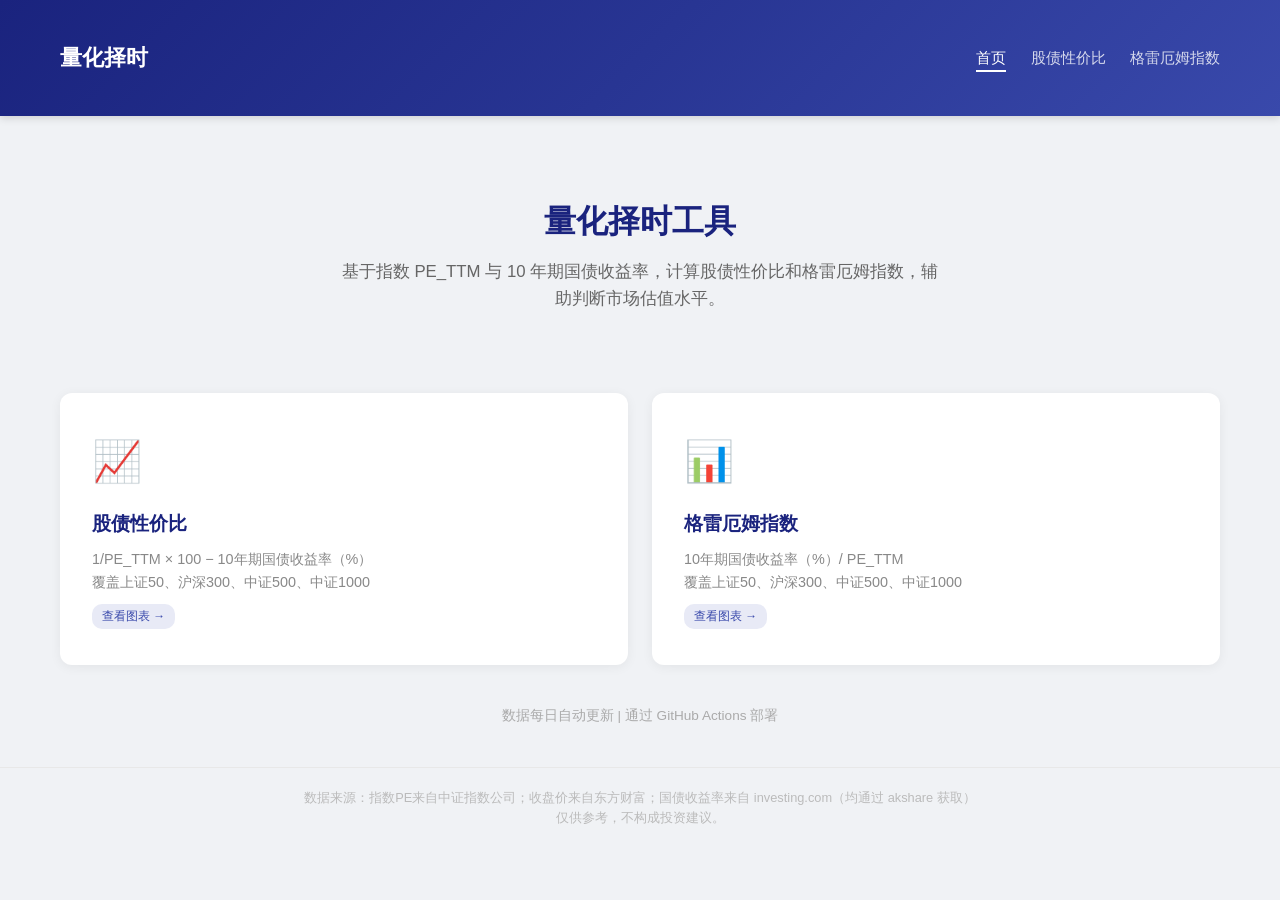
==== index.html @ 211f86b7 "init: 网站首次提交" ====
<!DOCTYPE html>
<html lang="zh-CN">
<head>
<meta charset="UTF-8">
<meta name="viewport" content="width=device-width, initial-scale=1.0">
<title>量化择时</title>
<link rel="stylesheet" href="css/style.css">
</head>
<body>
<header>
  <div class="container">
    <h1><a href="index.html">量化择时</a></h1>
    <nav>
      <a href="index.html" class="active">首页</a>
      <a href="stock_bond.html">股债性价比</a>
      <a href="graham.html">格雷厄姆指数</a>
    </nav>
  </div>
</header>

<main class="container">
  <div class="hero">
    <h2>量化择时工具</h2>
    <p>基于指数 PE_TTM 与 10 年期国债收益率，计算股债性价比和格雷厄姆指数，辅助判断市场估值水平。</p>
  </div>

  <div class="cards">
    <a href="stock_bond.html" class="card">
      <div class="icon">&#x1F4C8;</div>
      <h3>股债性价比</h3>
      <p>1/PE_TTM &times; 100 &minus; 10年期国债收益率（%）</p>
      <p>覆盖上证50、沪深300、中证500、中证1000</p>
      <span class="badge">查看图表 &rarr;</span>
    </a>

    <a href="graham.html" class="card">
      <div class="icon">&#x1F4CA;</div>
      <h3>格雷厄姆指数</h3>
      <p>10年期国债收益率（%）/ PE_TTM</p>
      <p>覆盖上证50、沪深300、中证500、中证1000</p>
      <span class="badge">查看图表 &rarr;</span>
    </a>
  </div>

  <div class="update-info">
    <p>数据每日自动更新 | 通过 GitHub Actions 部署</p>
  </div>
</main>

<footer>
  <p>数据来源：指数PE来自中证指数公司；收盘价来自东方财富；国债收益率来自 investing.com（均通过 akshare 获取）</p>
  <p>仅供参考，不构成投资建议。</p>
</footer>
</body>
</html>
---- css/style.css ----
* {
    margin: 0;
    padding: 0;
    box-sizing: border-box;
}

body {
    font-family: -apple-system, BlinkMacSystemFont, "Segoe UI", "PingFang SC", "Microsoft YaHei", sans-serif;
    background: #f0f2f5;
    color: #333;
    line-height: 1.6;
}

.container {
    max-width: 1200px;
    margin: 0 auto;
    padding: 20px;
}

/* Header & Navigation */
header {
    background: linear-gradient(135deg, #1a237e 0%, #283593 50%, #3949ab 100%);
    color: #fff;
    padding: 20px 0;
    box-shadow: 0 2px 8px rgba(0,0,0,0.15);
}

header .container {
    display: flex;
    justify-content: space-between;
    align-items: center;
}

header h1 {
    font-size: 1.4rem;
    font-weight: 600;
}

header h1 a {
    color: #fff;
    text-decoration: none;
}

header nav a {
    color: rgba(255,255,255,0.8);
    text-decoration: none;
    margin-left: 20px;
    font-size: 0.95rem;
    padding: 4px 0;
    border-bottom: 2px solid transparent;
    transition: color 0.2s, border-color 0.2s;
}

header nav a:hover,
header nav a.active {
    color: #fff;
    border-bottom-color: #fff;
}

/* Homepage hero */
.hero {
    text-align: center;
    padding: 60px 0 40px;
}

.hero h2 {
    font-size: 2rem;
    color: #1a237e;
    margin-bottom: 12px;
}

.hero p {
    font-size: 1.05rem;
    color: #666;
    max-width: 600px;
    margin: 0 auto 40px;
}

/* Homepage cards */
.cards {
    display: grid;
    grid-template-columns: repeat(auto-fit, minmax(300px, 1fr));
    gap: 24px;
    padding-bottom: 40px;
}

.card {
    background: #fff;
    border-radius: 12px;
    padding: 36px 32px;
    text-decoration: none;
    color: inherit;
    box-shadow: 0 2px 12px rgba(0,0,0,0.06);
    transition: transform 0.2s, box-shadow 0.2s;
}

.card:hover {
    transform: translateY(-4px);
    box-shadow: 0 6px 24px rgba(0,0,0,0.1);
}

.card .icon {
    font-size: 2.5rem;
    margin-bottom: 16px;
}

.card h3 {
    font-size: 1.2rem;
    color: #1a237e;
    margin-bottom: 8px;
}

.card p {
    color: #888;
    font-size: 0.9rem;
}

.card .badge {
    display: inline-block;
    margin-top: 10px;
    padding: 3px 10px;
    font-size: 0.75rem;
    border-radius: 10px;
    background: #e8eaf6;
    color: #3949ab;
}

/* Page title */
.page-title {
    padding: 24px 0 20px;
}

.page-title h2 {
    font-size: 1.5rem;
    color: #1a237e;
}

.page-title p {
    color: #888;
    margin-top: 4px;
    font-size: 0.9rem;
}

/* Charts - single column (per 指令1_1) */
.charts-grid {
    display: flex;
    flex-direction: column;
    gap: 24px;
    padding-bottom: 40px;
}

.chart-card {
    background: #fff;
    border-radius: 12px;
    padding: 20px 20px 10px;
    box-shadow: 0 2px 12px rgba(0,0,0,0.06);
}

.chart-card h3 {
    font-size: 1.05rem;
    color: #1a237e;
    margin-bottom: 8px;
    padding-left: 4px;
}

.chart-container {
    width: 100%;
    height: 480px;
}

/* Data source & update info */
.data-source {
    text-align: center;
    color: #aaa;
    font-size: 0.8rem;
    padding: 8px 0 24px;
}

.update-info {
    text-align: center;
    color: #aaa;
    font-size: 0.85rem;
    padding-bottom: 20px;
}

.update-info code {
    background: #e8e8e8;
    padding: 2px 8px;
    border-radius: 4px;
    font-size: 0.85rem;
}

/* Error */
.error {
    text-align: center;
    padding: 60px 20px;
    color: #c62828;
    font-size: 1rem;
}

/* Footer */
footer {
    text-align: center;
    color: #bbb;
    font-size: 0.8rem;
    padding: 20px 0 32px;
    border-top: 1px solid #e8e8e8;
}
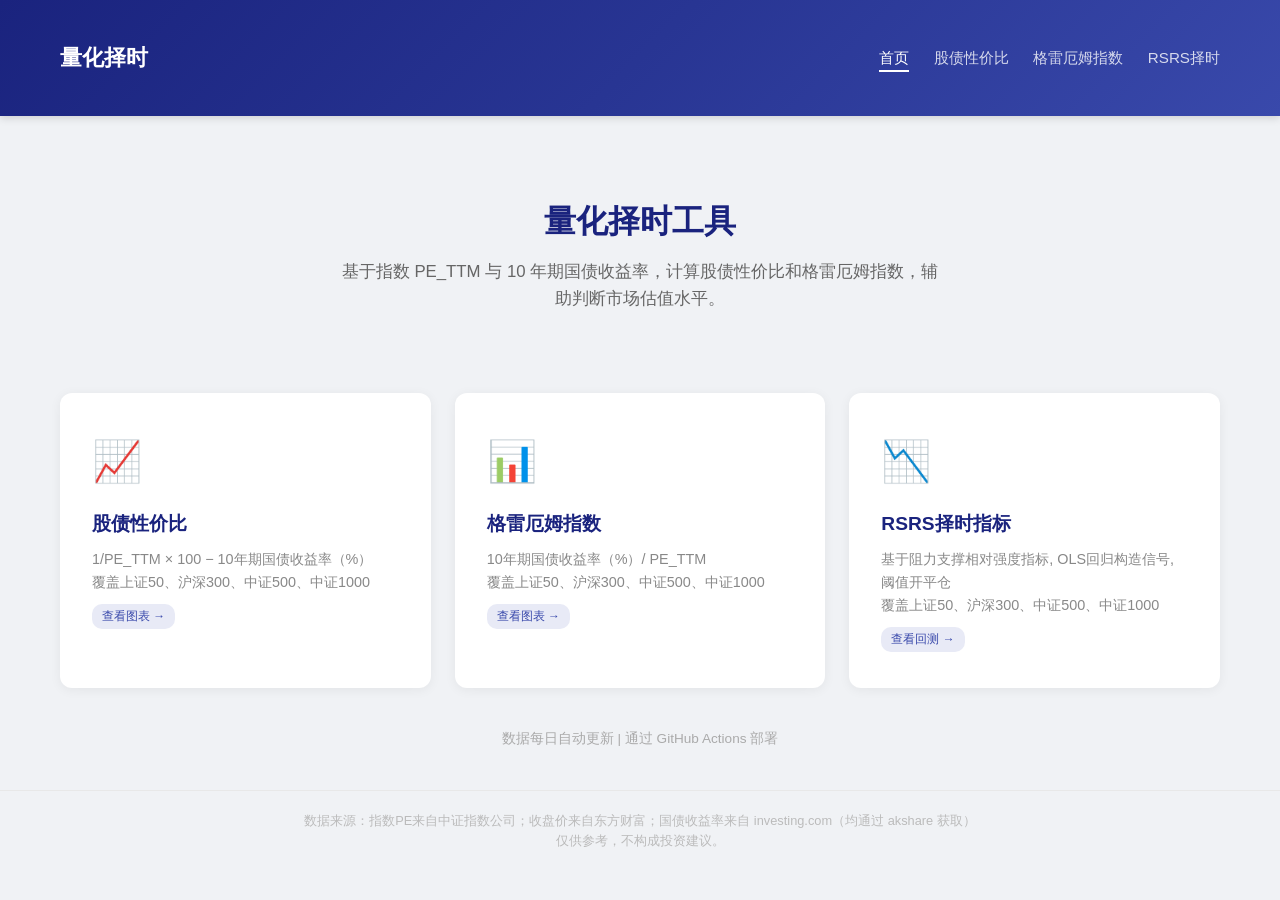
==== commit 8b023285: "chore: 新增RSRS择时指标页面,统一数据源为指数行情序列.xlsx" ====
--- a/index.html
+++ b/index.html
@@ -14,6 +14,7 @@
       <a href="index.html" class="active">首页</a>
       <a href="stock_bond.html">股债性价比</a>
       <a href="graham.html">格雷厄姆指数</a>
+      <a href="rsrs.html">RSRS择时</a>
     </nav>
   </div>
 </header>
@@ -40,6 +41,14 @@
       <p>覆盖上证50、沪深300、中证500、中证1000</p>
       <span class="badge">查看图表 &rarr;</span>
     </a>
+
+    <a href="rsrs.html" class="card">
+      <div class="icon">&#x1F4C9;</div>
+      <h3>RSRS择时指标</h3>
+      <p>基于阻力支撑相对强度指标, OLS回归构造信号, 阈值开平仓</p>
+      <p>覆盖上证50、沪深300、中证500、中证1000</p>
+      <span class="badge">查看回测 &rarr;</span>
+    </a>
   </div>
 
   <div class="update-info">
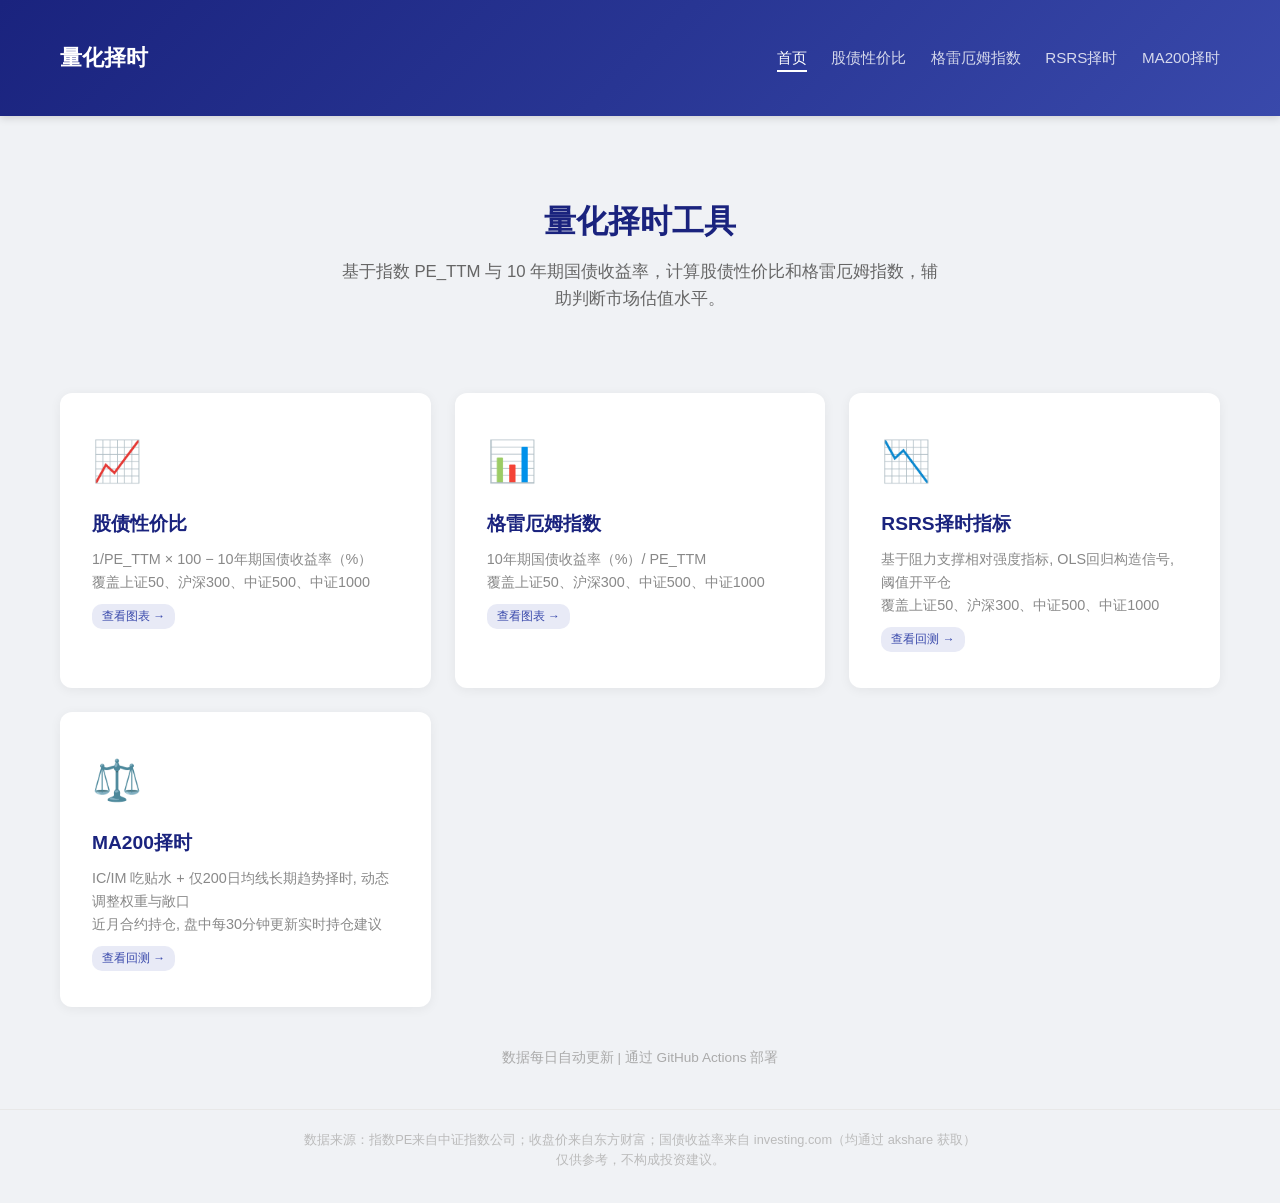
==== commit 53fad259: "增加吃贴水页面" ====
--- a/index.html
+++ b/index.html
@@ -15,6 +15,7 @@
       <a href="stock_bond.html">股债性价比</a>
       <a href="graham.html">格雷厄姆指数</a>
       <a href="rsrs.html">RSRS择时</a>
+      <a href="ma200.html">MA200择时</a>
     </nav>
   </div>
 </header>
@@ -49,6 +50,14 @@
       <p>覆盖上证50、沪深300、中证500、中证1000</p>
       <span class="badge">查看回测 &rarr;</span>
     </a>
+
+    <a href="ma200.html" class="card">
+      <div class="icon">&#x2696;&#xFE0F;</div>
+      <h3>MA200择时</h3>
+      <p>IC/IM 吃贴水 + 仅200日均线长期趋势择时, 动态调整权重与敞口</p>
+      <p>近月合约持仓, 盘中每30分钟更新实时持仓建议</p>
+      <span class="badge">查看回测 &rarr;</span>
+    </a>
   </div>
 
   <div class="update-info">
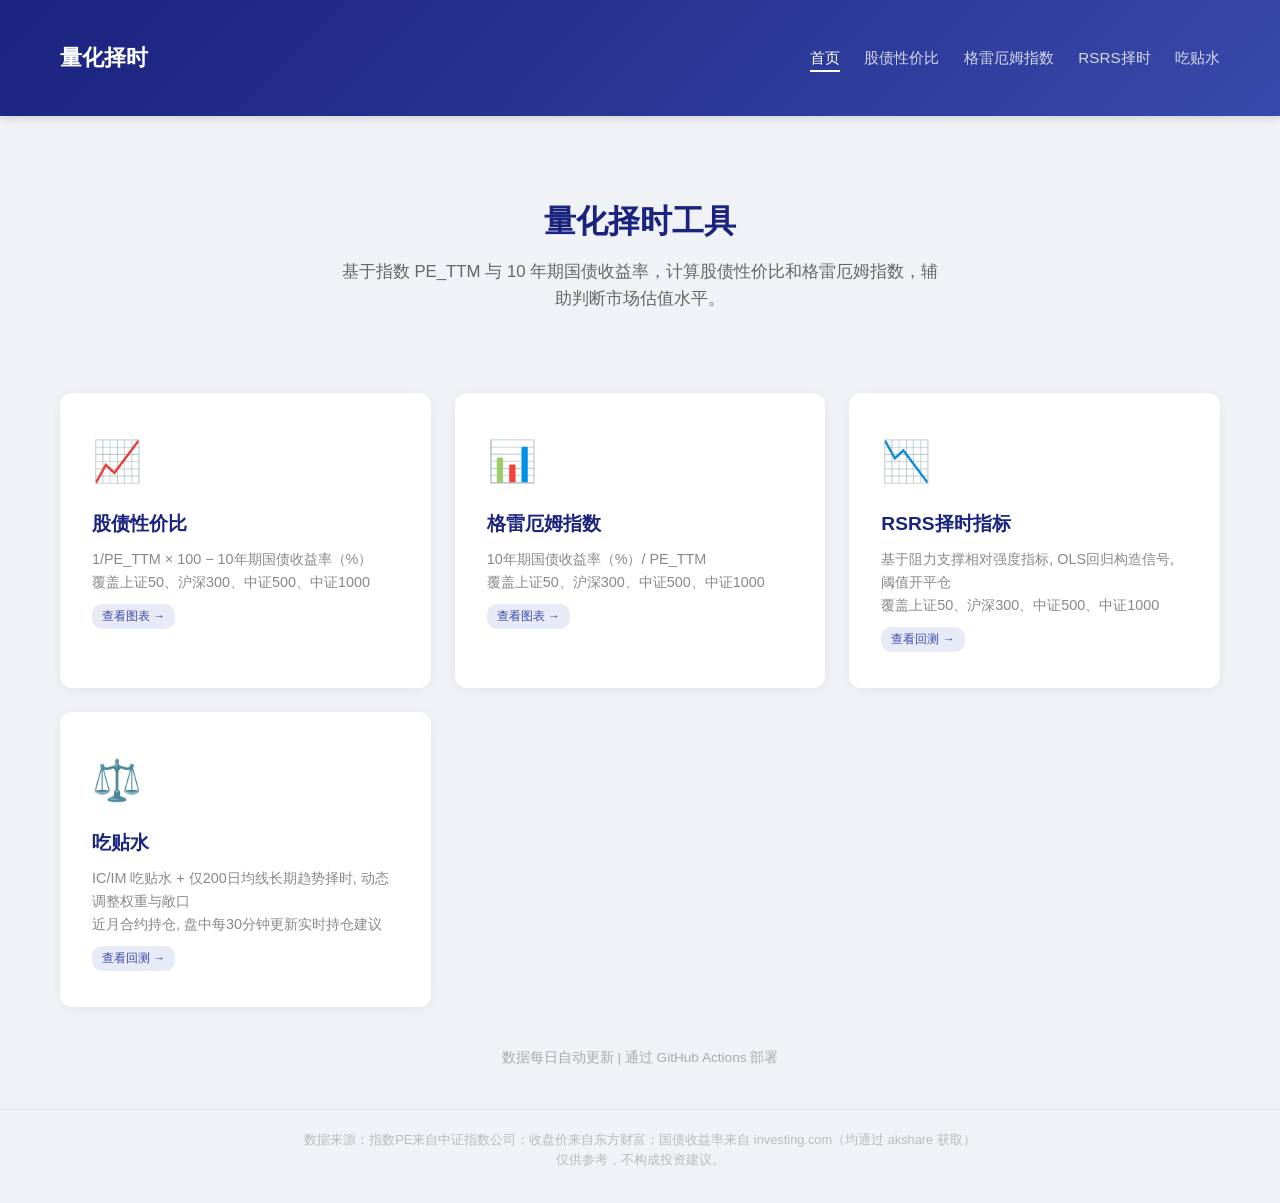
==== commit 8dde065f: "增加吃贴水页面" ====
--- a/index.html
+++ b/index.html
@@ -15,7 +15,7 @@
       <a href="stock_bond.html">股债性价比</a>
       <a href="graham.html">格雷厄姆指数</a>
       <a href="rsrs.html">RSRS择时</a>
-      <a href="ma200.html">MA200择时</a>
+      <a href="earn_discount.html">吃贴水</a>
     </nav>
   </div>
 </header>
@@ -51,9 +51,9 @@
       <span class="badge">查看回测 &rarr;</span>
     </a>
 
-    <a href="ma200.html" class="card">
+    <a href="earn_discount.html" class="card">
       <div class="icon">&#x2696;&#xFE0F;</div>
-      <h3>MA200择时</h3>
+      <h3>吃贴水</h3>
       <p>IC/IM 吃贴水 + 仅200日均线长期趋势择时, 动态调整权重与敞口</p>
       <p>近月合约持仓, 盘中每30分钟更新实时持仓建议</p>
       <span class="badge">查看回测 &rarr;</span>
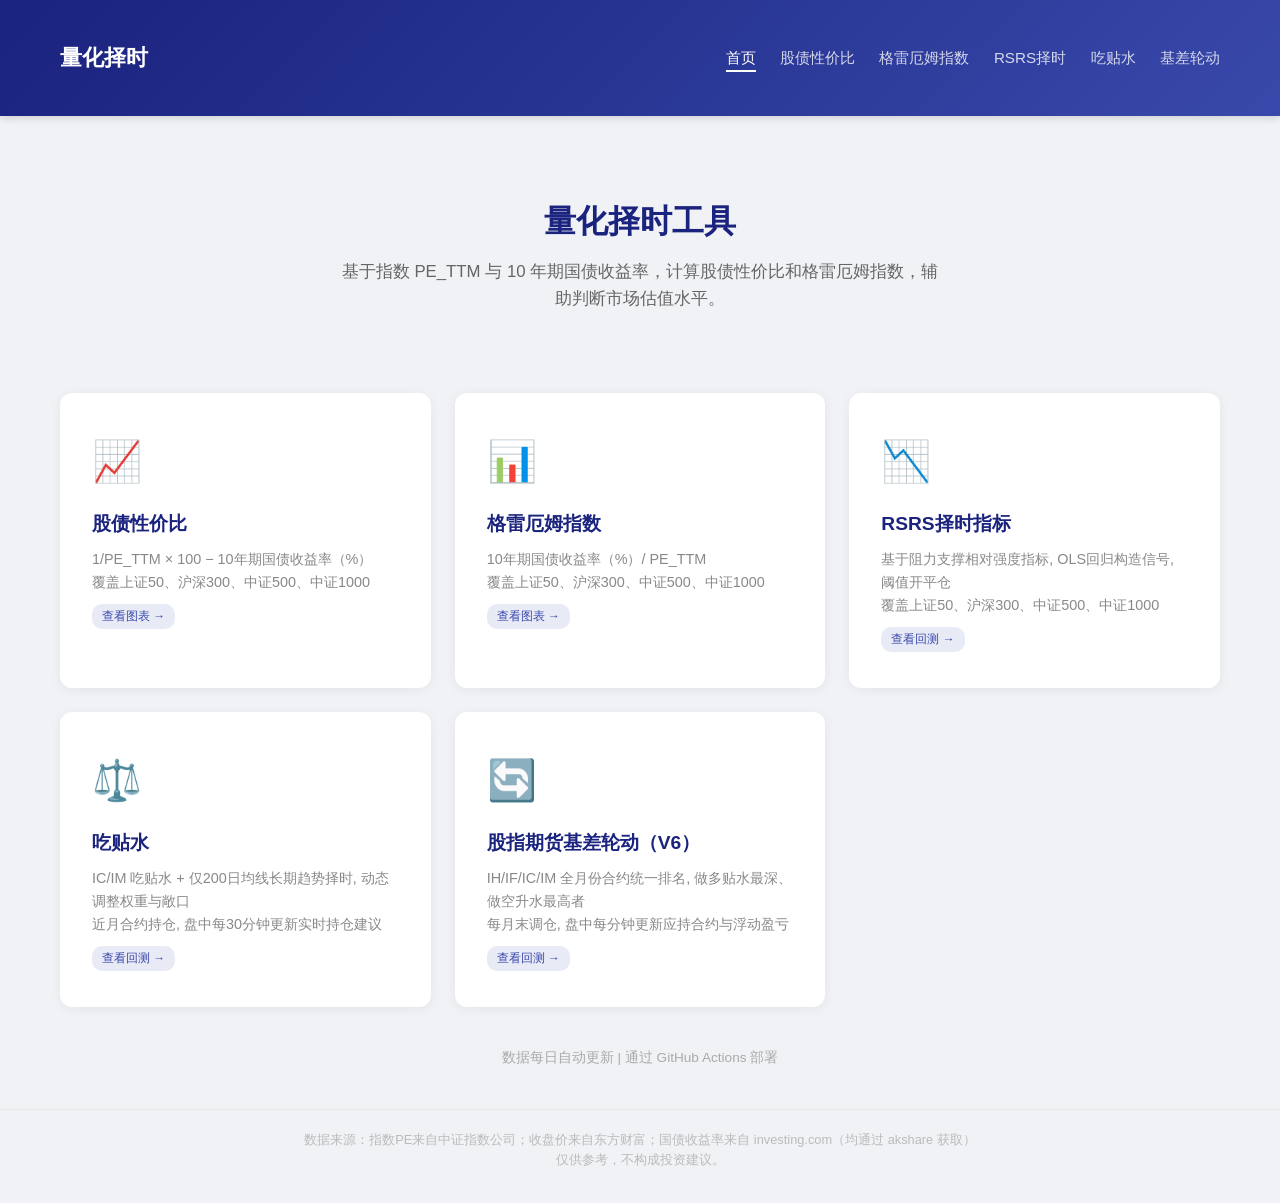
==== commit 9c67af4e: "增加股指期货基差轮动V6页面" ====
--- a/index.html
+++ b/index.html
@@ -16,6 +16,7 @@
       <a href="graham.html">格雷厄姆指数</a>
       <a href="rsrs.html">RSRS择时</a>
       <a href="earn_discount.html">吃贴水</a>
+      <a href="v6_basis.html">基差轮动</a>
     </nav>
   </div>
 </header>
@@ -58,6 +59,14 @@
       <p>近月合约持仓, 盘中每30分钟更新实时持仓建议</p>
       <span class="badge">查看回测 &rarr;</span>
     </a>
+
+    <a href="v6_basis.html" class="card">
+      <div class="icon">&#x1F504;</div>
+      <h3>股指期货基差轮动（V6）</h3>
+      <p>IH/IF/IC/IM 全月份合约统一排名, 做多贴水最深、做空升水最高者</p>
+      <p>每月末调仓, 盘中每分钟更新应持合约与浮动盈亏</p>
+      <span class="badge">查看回测 &rarr;</span>
+    </a>
   </div>
 
   <div class="update-info">
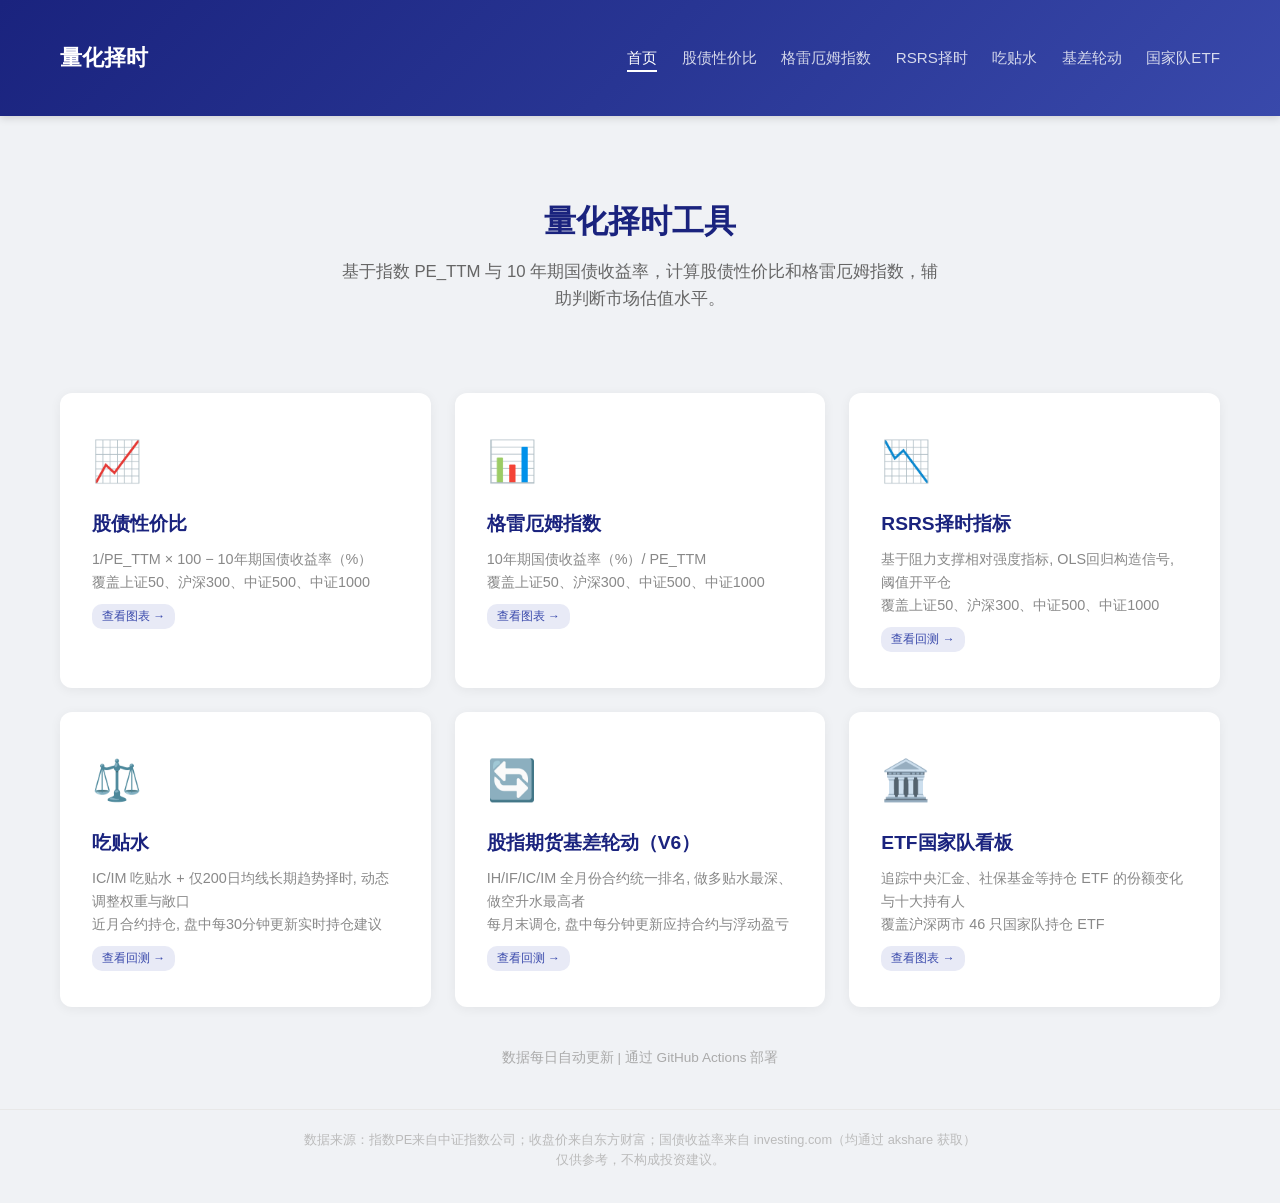
==== commit 40d99e4e: "feat: 新增 ETF 国家队看板（全历史份额/价格/持有人 + 持仓占比） - fetch_etf_nt.py：沪深份额、东财全历史价格、十大持有人，预计算后输出 window.ETF_NT_DA" ====
--- a/index.html
+++ b/index.html
@@ -17,6 +17,7 @@
       <a href="rsrs.html">RSRS择时</a>
       <a href="earn_discount.html">吃贴水</a>
       <a href="v6_basis.html">基差轮动</a>
+      <a href="etf_nt.html">国家队ETF</a>
     </nav>
   </div>
 </header>
@@ -67,6 +68,14 @@
       <p>每月末调仓, 盘中每分钟更新应持合约与浮动盈亏</p>
       <span class="badge">查看回测 &rarr;</span>
     </a>
+
+    <a href="etf_nt.html" class="card">
+      <div class="icon">&#x1F3DB;&#xFE0F;</div>
+      <h3>ETF国家队看板</h3>
+      <p>追踪中央汇金、社保基金等持仓 ETF 的份额变化与十大持有人</p>
+      <p>覆盖沪深两市 46 只国家队持仓 ETF</p>
+      <span class="badge">查看图表 &rarr;</span>
+    </a>
   </div>
 
   <div class="update-info">
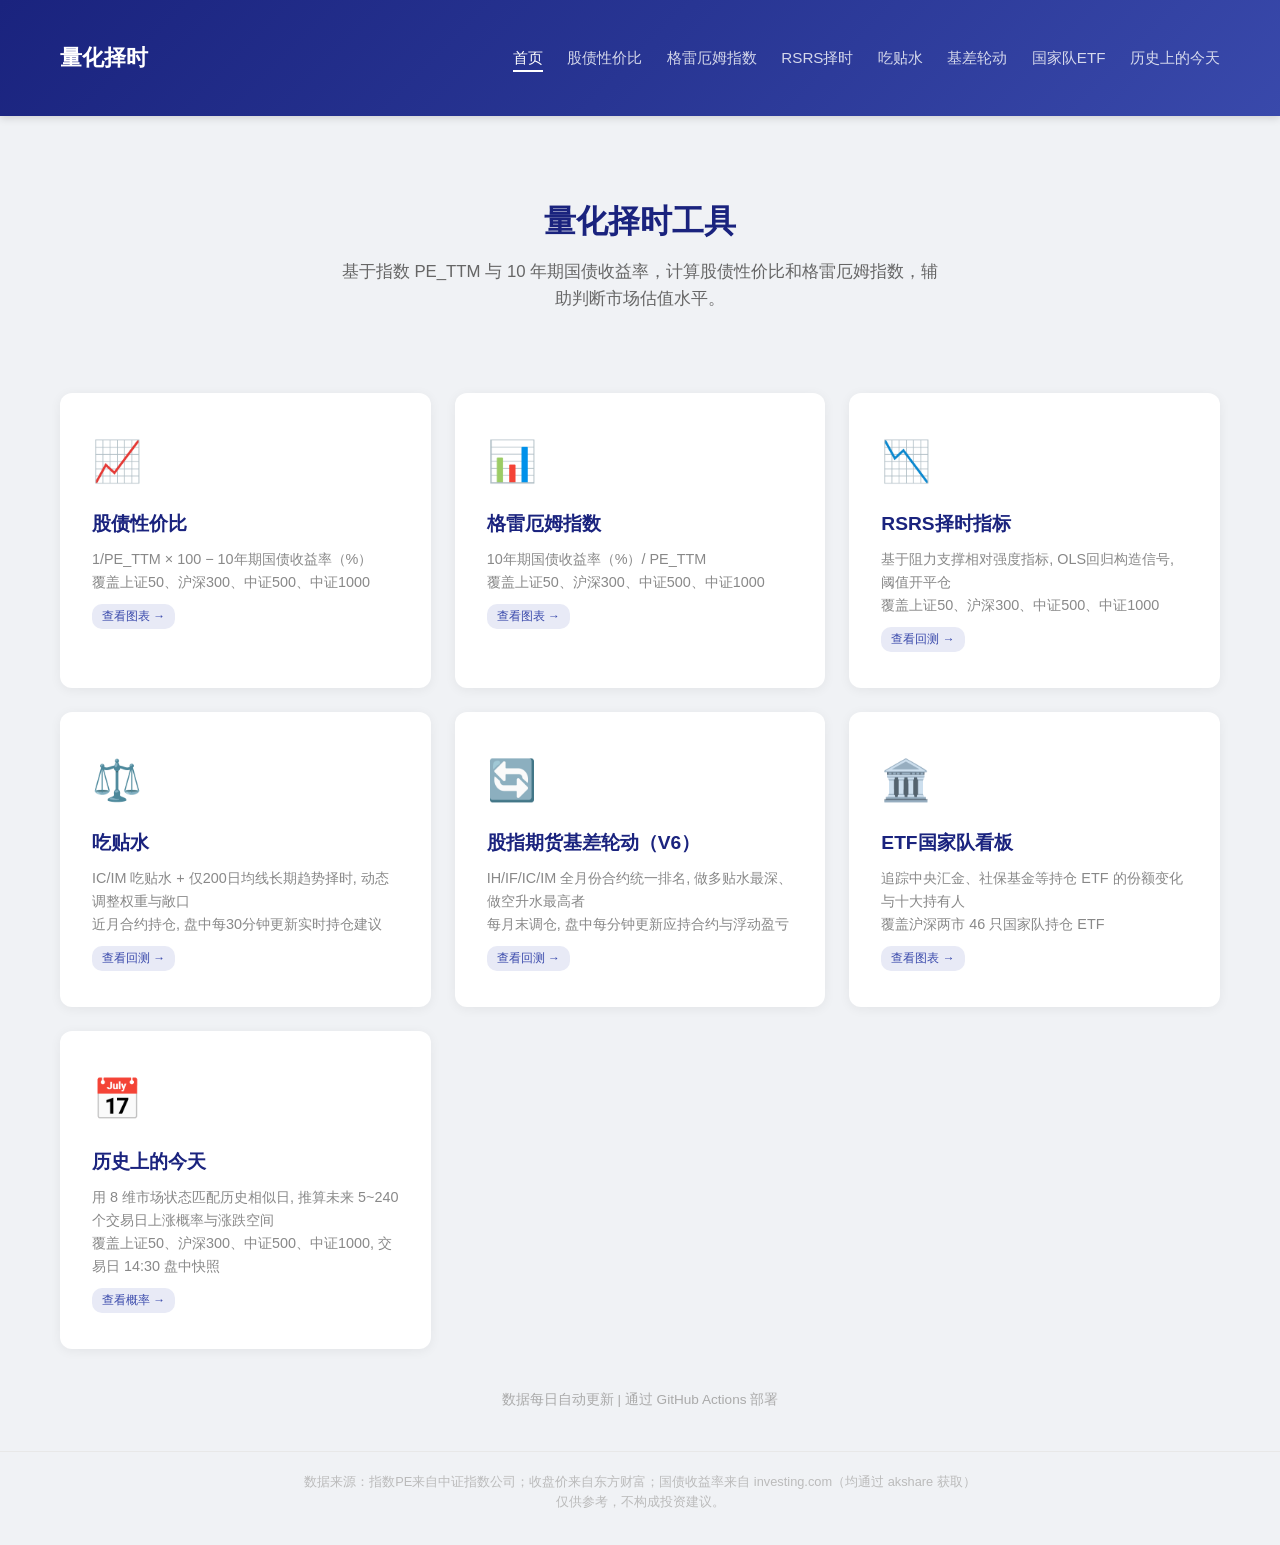
==== commit 165b8267: "feat: 新增「历史上的今天」相似日概率与空间推算页面 按 8 个特征块（趋势/动量/波动/估值/情绪/量能/宏观/基差）匹配历史相似日，推算四大宽基 5/10/20/60/120/240 交易日的" ====
--- a/index.html
+++ b/index.html
@@ -18,6 +18,7 @@
       <a href="earn_discount.html">吃贴水</a>
       <a href="v6_basis.html">基差轮动</a>
       <a href="etf_nt.html">国家队ETF</a>
+      <a href="历史上的今天/analog.html">历史上的今天</a>
     </nav>
   </div>
 </header>
@@ -76,6 +77,14 @@
       <p>覆盖沪深两市 46 只国家队持仓 ETF</p>
       <span class="badge">查看图表 &rarr;</span>
     </a>
+
+    <a href="历史上的今天/analog.html" class="card">
+      <div class="icon">&#x1F4C5;</div>
+      <h3>历史上的今天</h3>
+      <p>用 8 维市场状态匹配历史相似日, 推算未来 5~240 个交易日上涨概率与涨跌空间</p>
+      <p>覆盖上证50、沪深300、中证500、中证1000, 交易日 14:30 盘中快照</p>
+      <span class="badge">查看概率 &rarr;</span>
+    </a>
   </div>
 
   <div class="update-info">
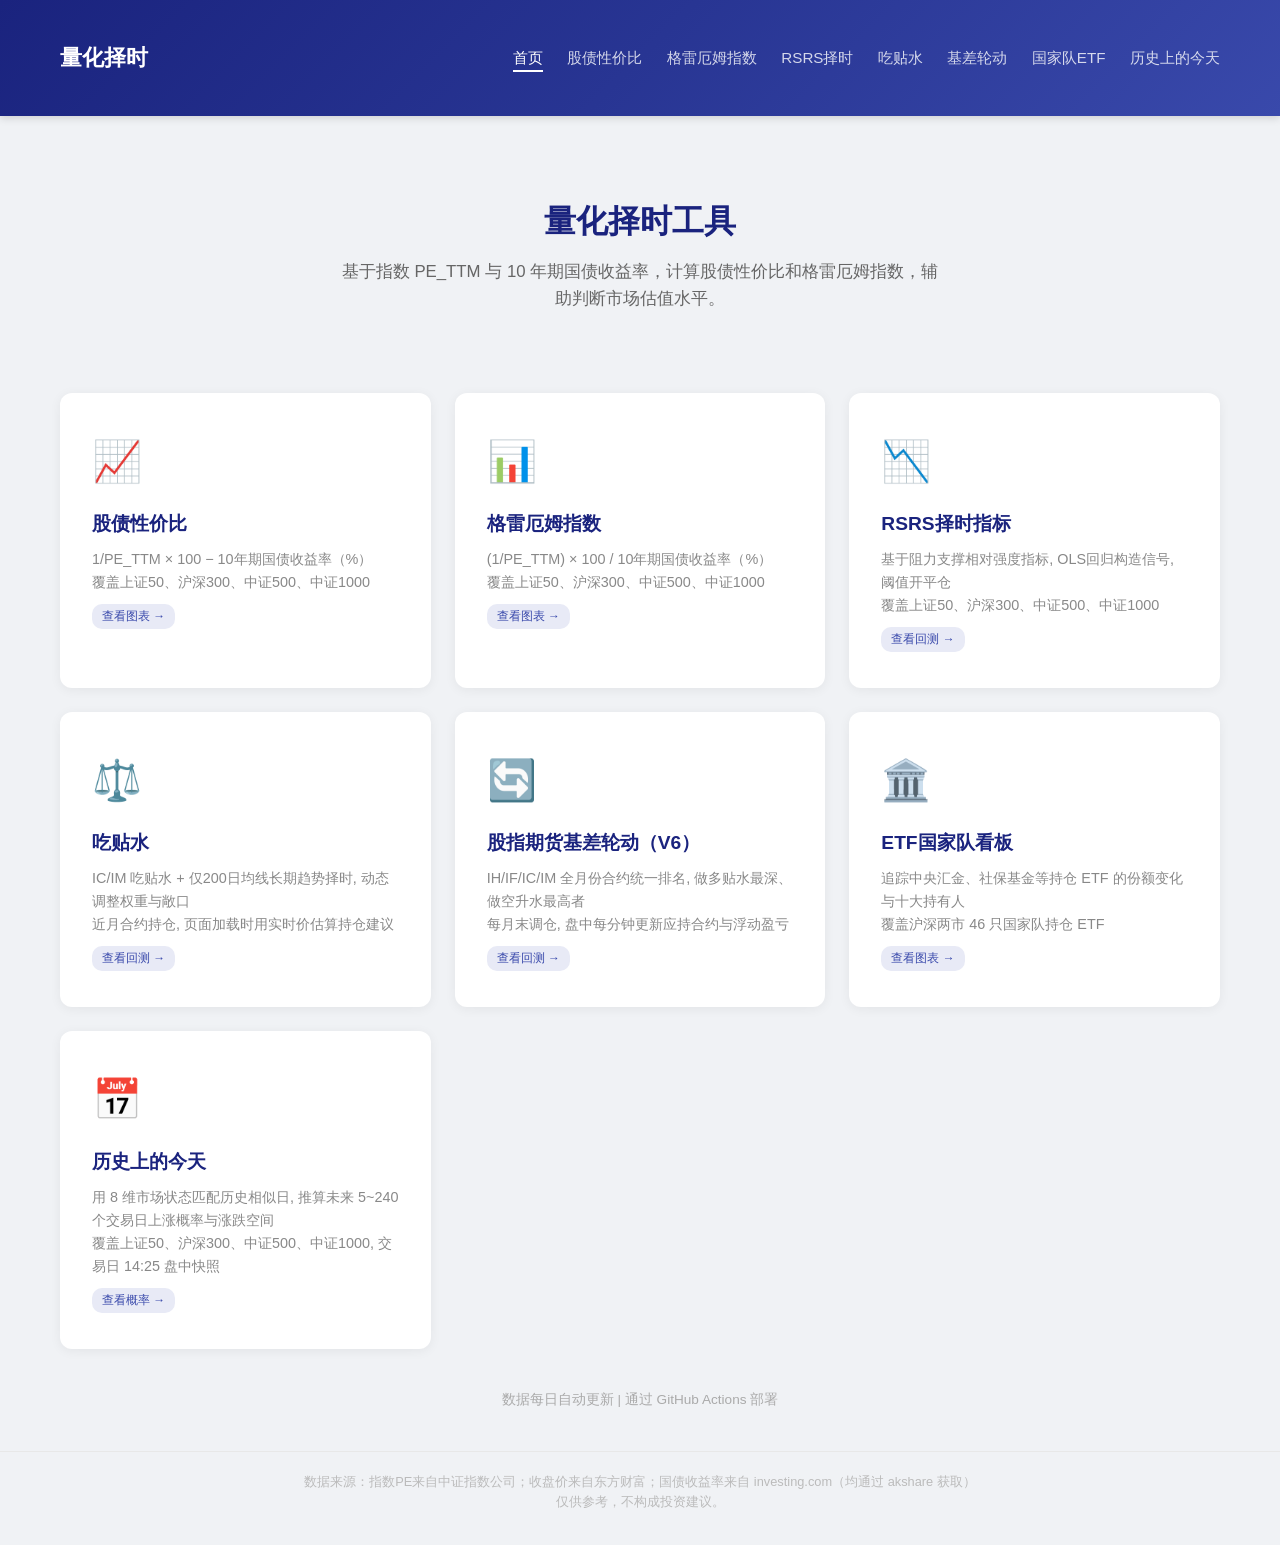
==== commit dfb62fbc: "fix: strengthen timing and data integrity" ====
--- a/index.html
+++ b/index.html
@@ -41,7 +41,7 @@
     <a href="graham.html" class="card">
       <div class="icon">&#x1F4CA;</div>
       <h3>格雷厄姆指数</h3>
-      <p>10年期国债收益率（%）/ PE_TTM</p>
+      <p>(1/PE_TTM) × 100 / 10年期国债收益率（%）</p>
       <p>覆盖上证50、沪深300、中证500、中证1000</p>
       <span class="badge">查看图表 &rarr;</span>
     </a>
@@ -58,7 +58,7 @@
       <div class="icon">&#x2696;&#xFE0F;</div>
       <h3>吃贴水</h3>
       <p>IC/IM 吃贴水 + 仅200日均线长期趋势择时, 动态调整权重与敞口</p>
-      <p>近月合约持仓, 盘中每30分钟更新实时持仓建议</p>
+      <p>近月合约持仓, 页面加载时用实时价估算持仓建议</p>
       <span class="badge">查看回测 &rarr;</span>
     </a>
 
@@ -82,7 +82,7 @@
       <div class="icon">&#x1F4C5;</div>
       <h3>历史上的今天</h3>
       <p>用 8 维市场状态匹配历史相似日, 推算未来 5~240 个交易日上涨概率与涨跌空间</p>
-      <p>覆盖上证50、沪深300、中证500、中证1000, 交易日 14:30 盘中快照</p>
+      <p>覆盖上证50、沪深300、中证500、中证1000, 交易日 14:25 盘中快照</p>
       <span class="badge">查看概率 &rarr;</span>
     </a>
   </div>
--- a/css/style.css
+++ b/css/style.css
@@ -206,3 +206,42 @@
     padding: 20px 0 32px;
     border-top: 1px solid #e8e8e8;
 }
+
+@media (max-width: 760px) {
+    .container {
+        padding: 14px;
+    }
+
+    header .container {
+        align-items: flex-start;
+        flex-direction: column;
+        gap: 10px;
+    }
+
+    header nav {
+        display: flex;
+        flex-wrap: wrap;
+        gap: 2px 12px;
+    }
+
+    header nav a {
+        margin-left: 0;
+        font-size: 0.82rem;
+    }
+
+    .hero {
+        padding: 36px 0 24px;
+    }
+
+    .hero h2 {
+        font-size: 1.55rem;
+    }
+
+    .page-title {
+        padding: 18px 0 14px;
+    }
+
+    .cards {
+        grid-template-columns: 1fr;
+    }
+}
